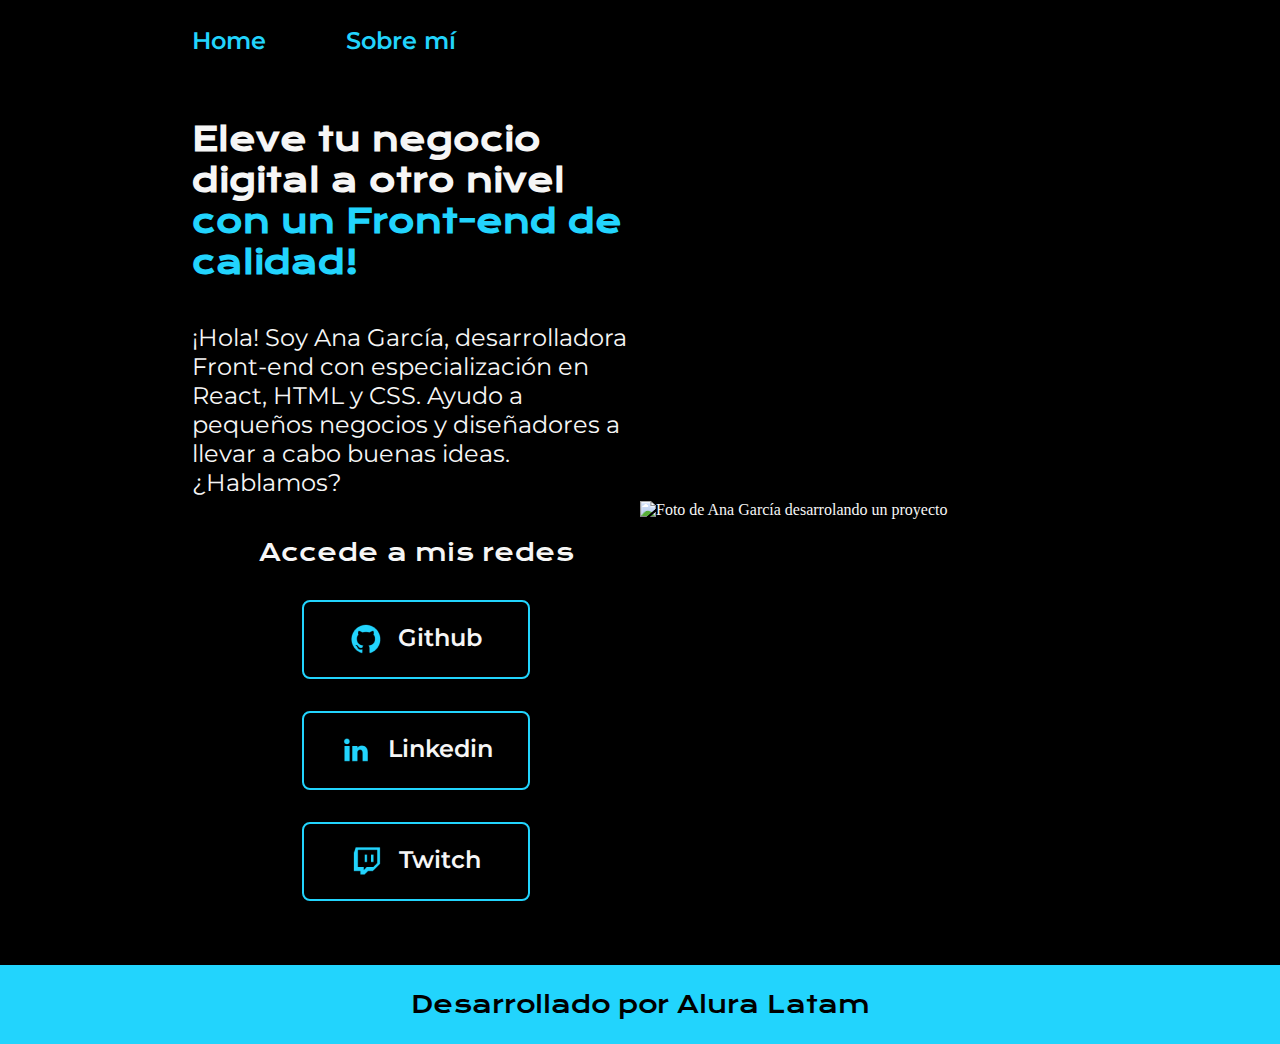
==== index.html @ a92df145 "Ejercicio Alura Latam" ====
<!DOCTYPE html>
<html lang="es-mx">
<head>
    <meta charset="UTF-8"> 
    <meta http-equiv="X-UA-Compatible" content="IE=edge">
    <meta name="viewport" content="width=device-width, initial-scale=1.0">
    <title>Portafolio</title>
    <link rel="stylesheet" href="styles/style.css">

</head>
<body>
    <header class="header">
        <nav class="header__menu">
            <a class="header__menu__link" href="index.html">Home</a>
            <a class="header__menu__link" href="about.html">Sobre mí</a>
        </nav>
    </header>
    <main class="presentacion">
        <section class="presentacion__contenido">
            <h1 class="presentacion__contenido__titulo">
                Eleve tu negocio digital a otro nivel 
                <strong class="titulo-destaque">con un Front-end de calidad!
                </strong></h1>
                <p class="presentacion__contenido__texto">¡Hola! Soy Ana García, desarrolladora Front-end con
                    especialización en React, HTML y CSS. Ayudo a pequeños
                    negocios y diseñadores a llevar a cabo buenas ideas.
                    ¿Hablamos?

                </p>
                <div class="presentacion__enlaces">
                    <h2 class="presentacion__enlaces__subtitulo">Accede a mis redes</h2>
                    <a class="presentacion__enlaces__link" href="https://github.com/">
                        <img src="./assets/github.png">
                        Github
                    </a>
                    <a class="presentacion__enlaces__link" href="https://linkedin.com/in/">
                        <img src="./assets/linkedin.png">
                        Linkedin
                    </a>
                    <a class="presentacion__enlaces__link" href="https://twitch.tv/">
                        <img src="./assets/twitch.png">
                        Twitch
                    </a>
                </div>
               
        </section>
            <img class="presentacion__imagen" src="./assets/Imagen.png" alt="Foto de Ana García desarrolando un proyecto">
    </main>
    <footer class="footer">
        <p>Desarrollado por Alura Latam</p>
    </footer>
</body>
</html>
---- styles/style.css ----
@import url('https://fonts.googleapis.com/css2?family=Krona+One&family=Montserrat:wght@400;600&display=swap');


:root {
    --color-primaria: #000000;
    --color-secundaria: #F6F6F6;
    --color-terciaria: #22D4FD;
    --color-hover: #272727;

    --fuente-krona: 'Krona One', sans-serif;
    --fuente-montserrat: 'Montserrat', sans-serif;
}

* {
    padding: 0;
    margin:0;
}

body{
    box-sizing: border-box;
    background-color: var(--color-primaria);
    color: var(--color-secundaria);
}

.header{
    padding: 2% 0% 0% 15%;
}

.header__menu{
    display: flex;
    gap: 80px;
}
.header__menu__link{
    font-family: var(--fuente-montserrat);
    font-size: 1.5rem;
    font-weight: 600;
    color: var(--color-terciaria);
    text-decoration: none;

}



.presentacion {
    padding: 5% 15%;
    display: flex;
    align-items: center;
    justify-content: space-between;
}

.presentacion__contenido{
    width: 50%;
    display: flex;
    flex-direction: column;
    gap: 40px;
}


.presentacion__contenido__titulo{
    font-size: 2rem;
    font-family: var(--fuente-krona);
}

.titulo-destaque {
    color: var(--color-terciaria); ;
}

.presentacion__contenido__texto{
    font-size: 1.5rem;
    font-family: var(--fuente-montserrat);
}

.presentacion__enlaces{
    display: flex;
    flex-direction: column;
    justify-content: space-between;
    align-items: center;
    gap: 32px;
}

.presentacion__enlaces__subtitulo{
    font-family: var(--fuente-krona);
    font-weight: 400;
    font-size: 1.5rem;
}
.presentacion__enlaces__link{
      display: flex;
      justify-content: center;
      gap: 16px;
      border: 2px solid var(--color-terciaria);
      width: 50%;
      text-align: center;
      border-radius: 8px;
      font-size: 1.5rem;
      font-weight: 600;
      padding: 21.5px 0;
      text-decoration: none;
      color: var(--color-secundaria);
      font-family: var(--fuente-montserrat);
}

.presentacion__enlaces__link:hover{
    background-color: var(--color-hover);
}

.presentacion__imagen{
    width: 50%;
}

.footer{
    color:var(--color-primaria);
    background-color: var(--color-terciaria);
    padding: 24px;
    text-align: center;
    font-family: var(--fuente-krona);
    font-size: 1.5rem;
    font-weight: 400;
}

@media (max-width: 1200px) {

    .header{
         padding: 10%;  
    }
    .header__menu{
        justify-content: center;
    }
    .presentacion{
        flex-direction: column-reverse;
        padding: 5%;

    }

    .presentacion__contenido{
        width: auto;
    }
    
}
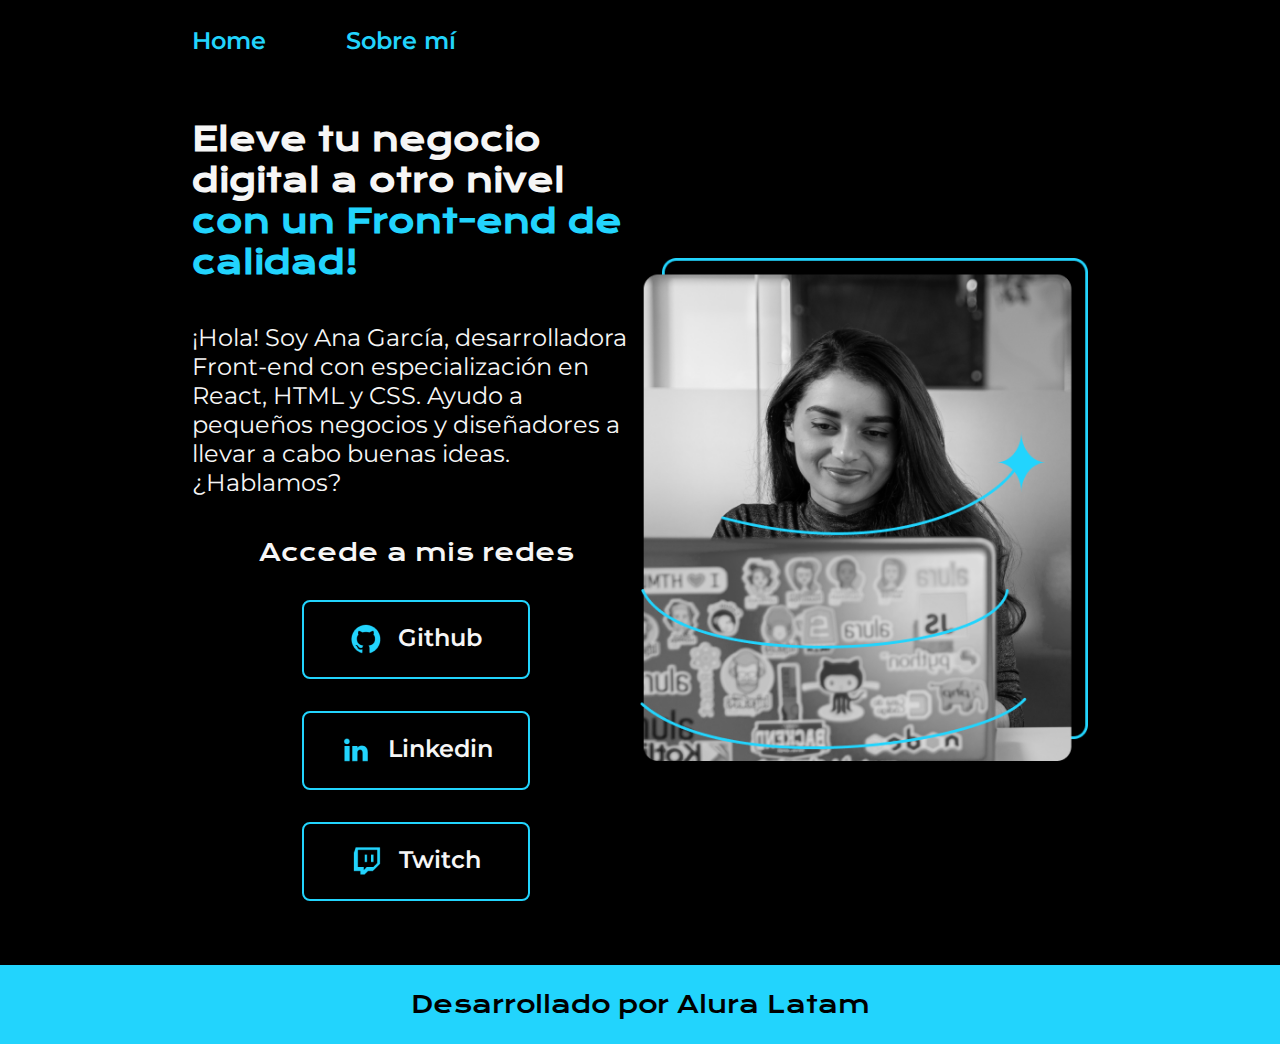
==== commit 37498839: "cambios en el ejercicio" ====
--- a/index.html
+++ b/index.html
@@ -44,7 +44,7 @@
                 </div>
                
         </section>
-            <img class="presentacion__imagen" src="./assets/Imagen.png" alt="Foto de Ana García desarrolando un proyecto">
+            <img class="presentacion__imagen" src="./assets/imagen.png" alt="Foto de Ana García desarrolando un proyecto">
     </main>
     <footer class="footer">
         <p>Desarrollado por Alura Latam</p>
